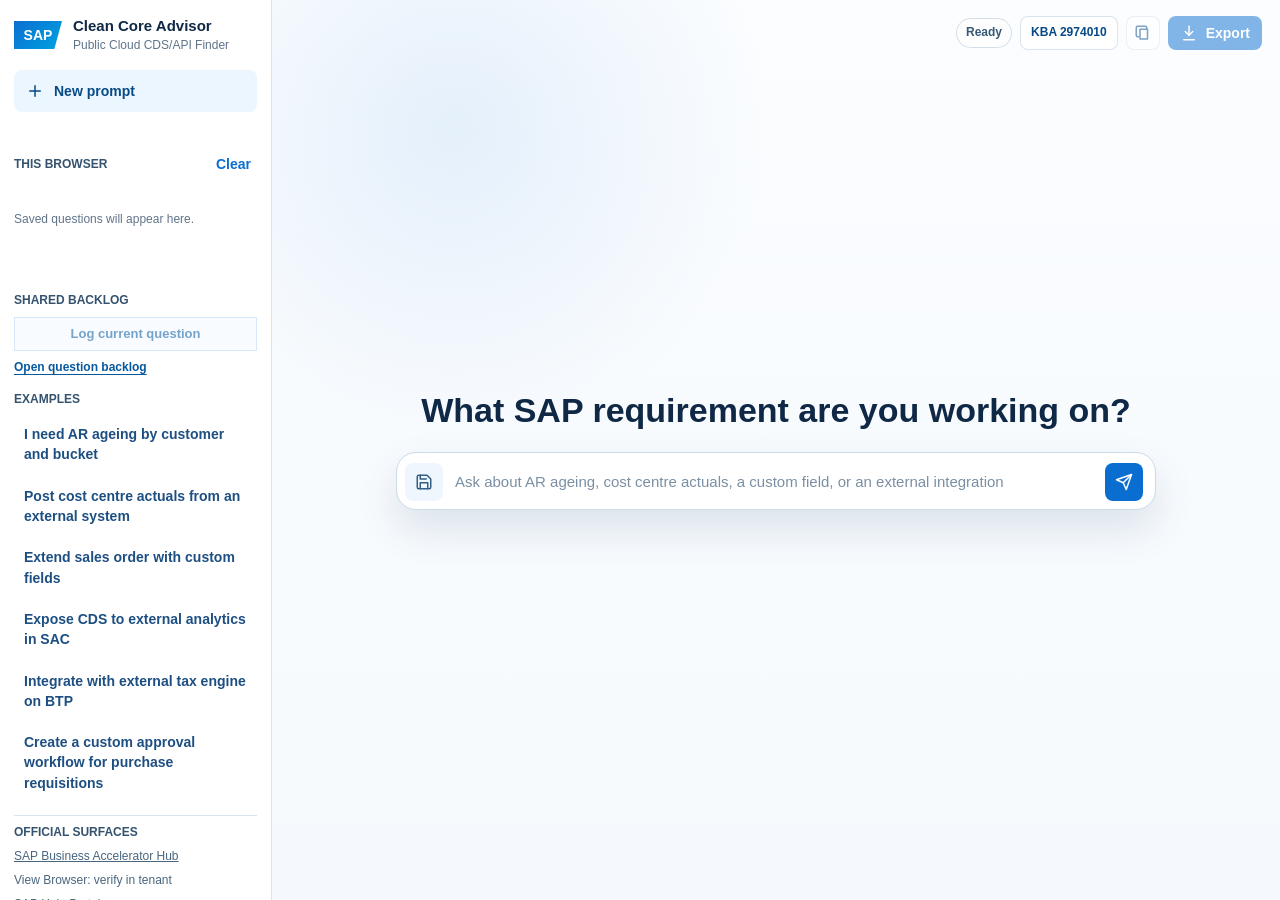
==== clean-core-advisor/index.html @ 8e2b6ea6 "Add question retention and shared backlog" ====
<!doctype html>
<html lang="en">
  <head>
    <meta charset="utf-8" />
    <meta name="viewport" content="width=device-width, initial-scale=1" />
    <title>Clean Core Advisor</title>
    <link rel="icon" href="data:," />
    <link rel="stylesheet" href="styles.css?v=20260704-question-log" />
  </head>
  <body>
    <div class="app-shell">
      <aside class="sidebar" aria-label="Saved SAP questions">
        <a class="brand" href="#" id="homeLink" aria-label="Clean Core Advisor home">
          <span class="sap-mark">SAP</span>
          <span class="brand-copy">
            <strong>Clean Core Advisor</strong>
            <small>Public Cloud CDS/API Finder</small>
          </span>
        </a>

        <button class="new-chat" id="newPrompt" type="button">
          <svg viewBox="0 0 24 24" aria-hidden="true"><path d="M12 5v14" /><path d="M5 12h14" /></svg>
          New prompt
        </button>

        <section class="sidebar-section grow">
          <div class="section-row">
            <h2>This browser</h2>
            <button class="text-button" id="clearHistory" type="button">Clear</button>
          </div>
          <div class="history-list" id="historyList"></div>
        </section>

        <section class="sidebar-section shared-section">
          <h2>Shared backlog</h2>
          <button class="shared-log-button" id="logQuestion" type="button" disabled>Log current question</button>
          <a href="https://github.com/sap-cloud-lab/sap-rasd-workbench/issues?q=is%3Aissue%20%22%5BClean%20Core%20Advisor%20Question%5D%22" target="_blank" rel="noreferrer">Open question backlog</a>
        </section>

        <section class="sidebar-section">
          <h2>Examples</h2>
          <div class="example-list" id="exampleList"></div>
        </section>

        <section class="sidebar-section source-section">
          <h2>Official surfaces</h2>
          <a href="https://api.sap.com/products/SAPS4HANACloud/apis/all" target="_blank" rel="noreferrer">SAP Business Accelerator Hub</a>
          <span>View Browser: verify in tenant</span>
          <a href="https://help.sap.com/docs/SAP_S4HANA_CLOUD" target="_blank" rel="noreferrer">SAP Help Portal</a>
        </section>
      </aside>

      <main class="main-stage is-home" id="mainStage">
        <header class="utility-bar">
          <span class="hub-status" id="hubStatus">Ready</span>
          <a class="utility-link" href="https://userapps.support.sap.com/sap/support/knowledge/en/2974010" target="_blank" rel="noreferrer">KBA 2974010</a>
          <button class="icon-button" id="copyAnswer" type="button" title="Copy answer" aria-label="Copy answer" disabled>
            <svg viewBox="0 0 24 24" aria-hidden="true"><path d="M8 7h10v13H8z" /><path d="M6 17H5a2 2 0 0 1-2-2V5a2 2 0 0 1 2-2h10a2 2 0 0 1 2 2v1" /></svg>
          </button>
          <button class="utility-primary" id="exportAnswer" type="button" disabled>
            <svg viewBox="0 0 24 24" aria-hidden="true"><path d="M12 3v12" /><path d="m7 10 5 5 5-5" /><path d="M5 21h14" /></svg>
            Export
          </button>
        </header>

        <section class="landing-view" id="landingView" aria-label="Start a clean-core prompt">
          <div class="landing-copy">
            <h1>What SAP requirement are you working on?</h1>
          </div>
        </section>

        <section class="result-view" id="resultView" aria-live="polite" hidden>
          <article class="chat-message user-message">
            <div class="avatar">AC</div>
            <div class="bubble" id="userBubble"></div>
          </article>

          <article class="answer-block">
            <div class="assistant-row">
              <div class="avatar assistant-avatar">AI</div>
              <div>
                <p class="eyebrow" id="answerModeLabel">Recommendation</p>
                <h1 id="recommendationTitle">Analysing...</h1>
                <p id="recommendationSummary"></p>
              </div>
              <div class="score-ring" id="scoreRing">
                <strong id="scoreValue">0</strong>
                <span>Clean Core</span>
              </div>
            </div>

            <div class="route-strip" id="routeGrid"></div>
          </article>

          <nav class="result-tabs" id="resultTabs" aria-label="Result sections">
            <button class="active" type="button" data-tab="decisionPanel">Decision</button>
            <button type="button" data-tab="implementationPanel">Implementation</button>
            <button type="button" data-tab="cdsPanel">CDS/API views</button>
          </nav>

          <section class="result-panel active" id="decisionPanel">
            <section class="answer-grid">
              <article class="result-card">
                <p class="eyebrow">Why this recommendation</p>
                <ul id="rationaleList"></ul>
              </article>
              <article class="result-card">
                <p class="eyebrow">Recommended next move</p>
                <ul id="stepsList"></ul>
              </article>
            </section>

            <section class="result-card">
              <div class="card-heading">
                <div>
                  <p class="eyebrow">Options compared</p>
                  <h2>Where this could be done</h2>
                </div>
              </div>
              <div class="option-grid" id="optionGrid"></div>
            </section>
          </section>

          <section class="result-panel" id="implementationPanel">
            <section class="result-card">
              <div class="card-heading">
                <div>
                  <p class="eyebrow">Implementation guide</p>
                  <h2>How to implement the recommended route</h2>
                </div>
              </div>
              <div class="implementation-flow" id="implementationFlow"></div>
            </section>

            <section class="answer-grid">
              <article class="result-card">
                <p class="eyebrow">In-app / developer path</p>
                <div class="checklist" id="developerChecklist"></div>
              </article>
              <article class="result-card">
                <p class="eyebrow">Side-by-side path</p>
                <div class="field-stack" id="btpFields"></div>
              </article>
            </section>

            <section class="result-card compact-card">
              <p class="eyebrow">Clean-core guardrails</p>
              <div class="guardrail-list" id="guardrailList"></div>
            </section>
          </section>

          <section class="result-panel" id="cdsPanel">
            <section class="result-card">
            <div class="card-heading">
              <div>
                <p class="eyebrow" id="cdsPanelEyebrow">CDS/API finder</p>
                <h2 id="cdsPanelTitle">Relevant released objects and gaps</h2>
              </div>
              <label class="inline-select">
                <span>Group</span>
                <select id="groupBy">
                  <option value="need">Need</option>
                  <option value="type">Type</option>
                  <option value="route">Route</option>
                </select>
              </label>
            </div>
            <div class="candidate-list" id="candidateList"></div>
            </section>
          </section>
        </section>

        <form class="prompt-box" id="promptForm">
          <button class="composer-tool" type="button" id="savePrompt" title="Save question" aria-label="Save question">
            <svg viewBox="0 0 24 24" aria-hidden="true"><path d="M19 21H5a2 2 0 0 1-2-2V5a2 2 0 0 1 2-2h11l5 5v11a2 2 0 0 1-2 2z" /><path d="M17 21v-8H7v8" /><path d="M7 3v5h8" /></svg>
          </button>
          <textarea id="promptInput" rows="1" maxlength="1200" placeholder="Ask about AR ageing, cost centre actuals, a custom field, or an external integration"></textarea>
          <button class="send-button" id="askButton" type="submit" title="Ask" aria-label="Ask">
            <svg viewBox="0 0 24 24" aria-hidden="true"><path d="M22 2 11 13" /><path d="m22 2-7 20-4-9-9-4z" /></svg>
          </button>
        </form>
      </main>
    </div>

    <div class="toast" id="toast" role="status" aria-live="polite"></div>

    <script src="seed-data.js?v=20260704-question-log"></script>
    <script src="app.js?v=20260704-question-log"></script>
  </body>
</html>
---- clean-core-advisor/styles.css ----
:root {
  --sap-blue: #0a6ed1;
  --sap-blue-dark: #064a86;
  --sap-cyan: #00a3e0;
  --ink: #132338;
  --muted: #60748a;
  --line: #d9e4ef;
  --soft: #f5f9fd;
  --surface: #ffffff;
  --green: #16834a;
  --amber: #b86b00;
  --red: #b42318;
  --purple: #7252d3;
  --shadow: 0 18px 46px rgba(15, 46, 82, 0.1);
  color-scheme: light;
}

* {
  box-sizing: border-box;
}

[hidden] {
  display: none !important;
}

html,
body {
  height: 100%;
}

body {
  margin: 0;
  overflow: hidden;
  background: #f7fbff;
  color: var(--ink);
  font-family: "Segoe UI", Arial, Helvetica, sans-serif;
  letter-spacing: 0;
  line-height: 1.45;
}

button,
textarea,
select {
  font: inherit;
}

button {
  cursor: pointer;
}

button:disabled {
  cursor: not-allowed;
  opacity: 0.5;
}

a {
  color: inherit;
}

svg {
  width: 18px;
  height: 18px;
  fill: none;
  stroke: currentColor;
  stroke-linecap: round;
  stroke-linejoin: round;
  stroke-width: 2;
}

.app-shell {
  display: grid;
  grid-template-columns: 272px minmax(0, 1fr);
  width: 100%;
  height: 100vh;
  min-height: 0;
}

.sidebar {
  display: flex;
  min-width: 0;
  min-height: 0;
  flex-direction: column;
  gap: 14px;
  overflow: auto;
  border-right: 1px solid var(--line);
  background: #ffffff;
  padding: 14px;
}

.brand {
  display: flex;
  align-items: center;
  gap: 11px;
  min-height: 42px;
  color: var(--ink);
  text-decoration: none;
}

.sap-mark {
  display: grid;
  place-items: center;
  width: 48px;
  height: 28px;
  background: linear-gradient(135deg, var(--sap-blue), var(--sap-cyan));
  clip-path: polygon(0 0, 100% 0, 84% 100%, 0 100%);
  color: #fff;
  font-size: 14px;
  font-weight: 900;
}

.brand-copy {
  display: grid;
  min-width: 0;
}

.brand strong {
  overflow: hidden;
  color: #0f2846;
  font-size: 15px;
  font-weight: 800;
  text-overflow: ellipsis;
  white-space: nowrap;
}

.brand small {
  overflow: hidden;
  color: var(--muted);
  font-size: 12px;
  text-overflow: ellipsis;
  white-space: nowrap;
}

.new-chat,
.history-item,
.example-list button,
.text-button,
.utility-link,
.utility-primary,
.icon-button,
.send-button,
.composer-tool {
  border: 0;
  border-radius: 8px;
  font-size: 14px;
  font-weight: 700;
}

.new-chat {
  display: flex;
  align-items: center;
  gap: 10px;
  min-height: 42px;
  padding: 0 12px;
  background: #ecf6ff;
  color: var(--sap-blue-dark);
}

.new-chat:hover,
.history-item:hover,
.history-item.active,
.example-list button:hover {
  background: #e4f2ff;
}

.sidebar-section {
  display: grid;
  gap: 8px;
}

.sidebar-section.grow {
  min-height: 152px;
}

.section-row {
  display: flex;
  align-items: center;
  justify-content: space-between;
  gap: 8px;
}

.sidebar h2 {
  margin: 0;
  color: #35536f;
  font-size: 12px;
  font-weight: 800;
  text-transform: uppercase;
}

.text-button {
  min-height: 28px;
  padding: 0 6px;
  background: transparent;
  color: var(--sap-blue);
}

.history-list,
.example-list {
  display: grid;
  gap: 5px;
}

.history-item {
  display: grid;
  grid-template-columns: minmax(0, 1fr) auto;
  align-items: center;
  gap: 8px;
  width: 100%;
  min-height: 38px;
  padding: 8px 10px;
  background: transparent;
  color: #20384f;
  text-align: left;
}

.history-item span {
  overflow: hidden;
  text-overflow: ellipsis;
  white-space: nowrap;
}

.history-item small,
.empty-history {
  color: var(--muted);
  font-size: 12px;
}

.shared-section {
  gap: 8px;
}

.shared-log-button {
  width: 100%;
  min-height: 34px;
  justify-content: center;
  border: 1px solid #b7d6f5;
  background: #f3f9ff;
  color: #07599e;
  font-size: 13px;
  font-weight: 800;
}

.shared-log-button:disabled {
  cursor: not-allowed;
  opacity: 0.55;
}

.shared-section a {
  color: #07599e;
  font-size: 12px;
  font-weight: 700;
  text-decoration: underline;
  text-underline-offset: 3px;
}

.example-list button {
  width: 100%;
  min-height: 36px;
  padding: 8px 10px;
  background: transparent;
  color: #1d4f82;
  text-align: left;
  overflow-wrap: anywhere;
  white-space: normal;
}

.source-section {
  margin-top: auto;
  padding-top: 8px;
  border-top: 1px solid var(--line);
}

.source-section a,
.source-section span {
  overflow: hidden;
  color: #49667f;
  font-size: 12px;
  line-height: 1.3;
  text-overflow: ellipsis;
  white-space: nowrap;
}

.main-stage {
  position: relative;
  display: flex;
  min-width: 0;
  min-height: 0;
  flex-direction: column;
  background:
    radial-gradient(circle at 18% 14%, rgba(10, 110, 209, 0.09), transparent 28%),
    linear-gradient(180deg, #fbfdff 0%, #f5f9fd 100%);
}

.utility-bar {
  position: absolute;
  top: 16px;
  right: 18px;
  z-index: 5;
  display: flex;
  align-items: center;
  gap: 8px;
}

.hub-status {
  min-height: 30px;
  padding: 6px 10px;
  border-radius: 999px;
  background: rgba(255, 255, 255, 0.72);
  color: #385975;
  font-size: 12px;
  font-weight: 800;
  box-shadow: inset 0 0 0 1px rgba(159, 183, 206, 0.45);
}

.utility-link,
.utility-primary,
.icon-button {
  display: inline-flex;
  align-items: center;
  justify-content: center;
  min-height: 34px;
  background: #ffffff;
  color: var(--sap-blue-dark);
  text-decoration: none;
  box-shadow: inset 0 0 0 1px var(--line);
}

.utility-link {
  padding: 0 11px;
  font-size: 12px;
}

.utility-primary {
  gap: 8px;
  padding: 0 12px;
  background: var(--sap-blue);
  color: #fff;
  box-shadow: none;
}

.icon-button {
  width: 34px;
  padding: 0;
}

.landing-view {
  display: grid;
  flex: 1;
  min-height: 0;
  place-items: center;
  padding: 88px 24px 10px;
  text-align: center;
}

.main-stage.is-home .landing-view {
  flex: 0 0 auto;
  margin-top: auto;
  padding: 0 24px 22px;
}

.landing-copy {
  width: min(760px, calc(100vw - 32px));
  transform: translateY(44px);
}

.main-stage.is-home .landing-copy {
  transform: none;
}

.landing-copy h1 {
  margin: 0;
  color: #0f2846;
  font-size: clamp(25px, 3vw, 34px);
  font-weight: 650;
  line-height: 1.2;
}

.result-view {
  flex: 1;
  min-height: 0;
  overflow: auto;
  padding: 82px 28px 22px;
}

.result-view > * {
  width: min(1120px, 100%);
  margin-right: auto;
  margin-left: auto;
}

.chat-message {
  display: grid;
  grid-template-columns: 36px minmax(0, 1fr);
  gap: 12px;
  margin-bottom: 14px;
}

.avatar {
  display: grid;
  place-items: center;
  width: 36px;
  height: 36px;
  border-radius: 50%;
  background: var(--sap-blue);
  color: #fff;
  font-size: 12px;
  font-weight: 900;
}

.assistant-avatar {
  background: linear-gradient(135deg, var(--sap-blue), var(--purple));
}

.bubble {
  min-height: 42px;
  padding: 10px 14px;
  border: 1px solid #cdddec;
  border-radius: 12px;
  background: #fff;
  color: #243c55;
  overflow-wrap: anywhere;
}

.answer-block,
.result-card {
  border: 1px solid var(--line);
  border-radius: 12px;
  background: rgba(255, 255, 255, 0.92);
  box-shadow: var(--shadow);
}

.answer-block {
  display: grid;
  gap: 18px;
  margin-bottom: 14px;
  padding: 22px;
}

.assistant-row {
  display: grid;
  grid-template-columns: 36px minmax(0, 1fr) auto;
  gap: 14px;
  align-items: start;
}

.eyebrow {
  margin: 0 0 6px;
  color: #4b647a;
  font-size: 12px;
  font-weight: 850;
  text-transform: uppercase;
}

.answer-block h1,
.result-card h2 {
  margin: 0;
  color: #112a47;
}

.answer-block h1 {
  font-size: clamp(25px, 2.4vw, 34px);
  line-height: 1.14;
}

.answer-block p:not(.eyebrow) {
  margin: 8px 0 0;
  color: #49667f;
  font-size: 15px;
}

.score-ring {
  display: grid;
  place-items: center;
  width: 82px;
  height: 82px;
  border: 8px solid var(--green);
  border-radius: 50%;
  background: #fff;
}

.score-ring[data-status="medium"] {
  border-color: var(--amber);
}

.score-ring[data-status="risky"] {
  border-color: var(--red);
}

.score-ring strong {
  color: #123a22;
  font-size: 25px;
  line-height: 1;
}

.score-ring span {
  color: var(--muted);
  font-size: 10px;
}

.route-strip {
  display: grid;
  grid-template-columns: repeat(5, minmax(0, 1fr));
  gap: 8px;
}

.route-chip {
  display: grid;
  grid-template-columns: minmax(0, 1fr) auto;
  align-items: center;
  gap: 8px;
  min-height: 42px;
  padding: 9px 10px;
  border: 1px solid var(--line);
  border-radius: 8px;
  background: #f9fcff;
  color: #243c55;
  font-size: 12px;
}

.route-chip span {
  overflow: hidden;
  text-overflow: ellipsis;
  white-space: nowrap;
}

.route-chip strong {
  color: #0e2845;
}

.route-chip.active {
  border-color: #9cc9f1;
  background: #eaf5ff;
  box-shadow: inset 0 0 0 1px rgba(10, 110, 209, 0.18);
}

.route-chip.good.active {
  border-color: #93d8ad;
  background: #eaf8f0;
}

.route-chip.warn.active {
  border-color: #f0c37d;
  background: #fff5df;
}

.route-chip.btp.active {
  border-color: #cbb8f4;
  background: #f4efff;
}

.route-chip.bad.active {
  border-color: #efb4aa;
  background: #fff0ee;
}

.result-tabs {
  display: flex;
  gap: 8px;
  margin-bottom: 14px;
  padding: 4px;
  border: 1px solid var(--line);
  border-radius: 12px;
  background: rgba(255, 255, 255, 0.76);
  box-shadow: 0 10px 26px rgba(15, 46, 82, 0.07);
}

.result-tabs button {
  min-height: 36px;
  border: 0;
  border-radius: 9px;
  background: transparent;
  color: #45627c;
  font-size: 13px;
  font-weight: 800;
  padding: 0 14px;
}

.result-tabs button.active {
  background: #eaf5ff;
  color: var(--sap-blue-dark);
}

.result-panel {
  display: none;
}

.result-panel.active {
  display: block;
}

.answer-grid {
  display: grid;
  grid-template-columns: repeat(2, minmax(0, 1fr));
  gap: 14px;
  margin-bottom: 14px;
}

.result-card {
  margin-bottom: 14px;
  padding: 20px;
}

.result-card h2 {
  font-size: 22px;
}

ul {
  margin: 0;
  padding-left: 20px;
}

li {
  color: #243c55;
  overflow-wrap: anywhere;
}

li + li {
  margin-top: 8px;
}

.card-heading {
  display: flex;
  align-items: flex-start;
  justify-content: space-between;
  gap: 18px;
  margin-bottom: 16px;
}

.inline-select {
  display: flex;
  align-items: center;
  gap: 8px;
  color: var(--muted);
  font-size: 12px;
  font-weight: 850;
}

.inline-select select {
  width: 120px;
  min-height: 34px;
  border: 1px solid #c7d8e8;
  border-radius: 8px;
  background: #fff;
  color: var(--ink);
  padding: 0 8px;
}

.option-grid {
  display: grid;
  grid-template-columns: repeat(3, minmax(0, 1fr));
  gap: 12px;
}

.option-card {
  display: grid;
  gap: 12px;
  padding: 14px;
  border: 1px solid #e0eaf4;
  border-radius: 12px;
  background: #fbfdff;
}

.option-card.recommended,
.flow-card.recommended {
  border-color: #9cc9f1;
  background: #f1f8ff;
  box-shadow: inset 0 0 0 1px rgba(10, 110, 209, 0.12);
}

.option-title {
  display: flex;
  align-items: flex-start;
  justify-content: space-between;
  gap: 10px;
}

.option-title h3,
.flow-card h3 {
  margin: 0;
  color: #14304f;
  font-size: 16px;
}

.option-title span {
  flex: 0 0 auto;
  padding: 4px 8px;
  border-radius: 999px;
  background: #eaf5ff;
  color: var(--sap-blue-dark);
  font-size: 11px;
  font-weight: 850;
}

.option-card p,
.flow-card p {
  margin: 0;
  color: #48657d;
  font-size: 13px;
}

.option-card dl {
  display: grid;
  gap: 10px;
  margin: 0;
}

.option-card dt {
  margin-bottom: 2px;
  color: #35536f;
  font-size: 11px;
  font-weight: 850;
  text-transform: uppercase;
}

.option-card dd {
  margin: 0;
  color: #263e58;
  font-size: 13px;
  overflow-wrap: anywhere;
}

.implementation-flow {
  display: grid;
  gap: 12px;
}

.flow-card {
  display: grid;
  grid-template-columns: minmax(210px, 0.6fr) minmax(0, 1fr);
  gap: 18px;
  padding: 14px;
  border: 1px solid #e0eaf4;
  border-radius: 12px;
  background: #fbfdff;
}

.flow-card ol {
  margin: 0;
  padding-left: 20px;
}

.candidate-list {
  display: grid;
  gap: 10px;
}

.candidate-group {
  display: grid;
  gap: 8px;
}

.candidate-group h3 {
  margin: 6px 0 0;
  color: #35536f;
  font-size: 12px;
  font-weight: 850;
  text-transform: uppercase;
}

.candidate-row {
  display: grid;
  grid-template-columns: minmax(180px, 1.3fr) minmax(220px, 1.8fr) 112px 104px 112px;
  gap: 12px;
  align-items: start;
  padding: 12px;
  border: 1px solid #e1ebf5;
  border-radius: 10px;
  background: #fbfdff;
}

.candidate-object {
  display: grid;
  gap: 4px;
  min-width: 0;
}

.candidate-object strong {
  color: #15304f;
  font-size: 13px;
  overflow-wrap: anywhere;
}

.candidate-object span,
.candidate-desc {
  color: #526c84;
  font-size: 12px;
  overflow-wrap: anywhere;
}

.type-pill,
.status {
  display: inline-flex;
  justify-content: center;
  width: fit-content;
  max-width: 100%;
  min-height: 24px;
  padding: 3px 8px;
  border-radius: 7px;
  font-size: 12px;
  font-weight: 850;
  white-space: normal;
}

.type-pill {
  background: #eaf5ff;
  color: var(--sap-blue);
}

.status.available {
  background: #eaf8f0;
  color: var(--green);
}

.status.verify {
  background: #fff4df;
  color: var(--amber);
}

.status.gap {
  background: #fff0ee;
  color: var(--red);
}

.confidence {
  display: grid;
  gap: 4px;
  color: #3e5870;
  font-size: 12px;
}

.confidence i {
  display: flex;
  gap: 3px;
}

.confidence b {
  width: 7px;
  height: 7px;
  border-radius: 50%;
  background: #ccd8e4;
}

.confidence.high b.on {
  background: var(--green);
}

.confidence.medium b.on {
  background: #e59600;
}

.confidence.low b.on {
  background: var(--red);
}

.empty-cell {
  padding: 18px;
  border: 1px dashed #cbdbea;
  border-radius: 10px;
  color: var(--muted);
  text-align: center;
}

.checklist,
.field-stack,
.guardrail-list {
  display: grid;
  gap: 10px;
}

.check-item,
.field-card,
.guardrail {
  padding: 12px;
  border: 1px solid #e0eaf4;
  border-radius: 10px;
  background: #fbfdff;
}

.check-item h3,
.field-card span {
  margin: 0 0 4px;
  color: #35536f;
  font-size: 12px;
  font-weight: 850;
  text-transform: uppercase;
}

.check-item p,
.field-card strong,
.guardrail {
  margin: 0;
  color: #263e58;
  font-size: 13px;
  font-weight: 500;
  overflow-wrap: anywhere;
}

.check-item a {
  display: inline-block;
  margin-top: 7px;
  color: var(--sap-blue);
  font-size: 12px;
  font-weight: 800;
  text-decoration: none;
}

.compact-card {
  margin-bottom: 0;
}

.prompt-box {
  display: grid;
  grid-template-columns: 38px minmax(0, 1fr) 42px;
  align-items: end;
  gap: 8px;
  width: min(760px, calc(100% - 48px));
  min-height: 58px;
  margin: 0 auto 42px;
  padding: 8px;
  border: 1px solid #cbdbea;
  border-radius: 20px;
  background: #ffffff;
  box-shadow: 0 18px 42px rgba(10, 50, 92, 0.12);
}

.main-stage.is-home .prompt-box {
  margin-bottom: auto;
}

.main-stage.has-result .prompt-box {
  flex: 0 0 auto;
  margin-bottom: 18px;
}

.prompt-box textarea {
  max-height: 170px;
  min-height: 40px;
  border: 0;
  outline: 0;
  resize: none;
  background: transparent;
  color: var(--ink);
  padding: 10px 4px 8px;
  font-size: 15px;
  line-height: 1.4;
}

.prompt-box textarea::placeholder {
  color: #7a8fa3;
}

.composer-tool,
.send-button {
  display: grid;
  place-items: center;
  width: 38px;
  height: 38px;
  padding: 0;
}

.composer-tool {
  background: #eff6fd;
  color: #325e87;
}

.send-button {
  background: var(--sap-blue);
  color: #fff;
}

.toast {
  position: fixed;
  right: 20px;
  bottom: 20px;
  z-index: 20;
  max-width: 320px;
  padding: 12px 14px;
  border-radius: 10px;
  background: #112a47;
  color: #fff;
  box-shadow: 0 18px 34px rgba(0, 0, 0, 0.18);
  opacity: 0;
  pointer-events: none;
  transform: translateY(12px);
  transition: opacity 0.16s ease, transform 0.16s ease;
}

.toast.show {
  opacity: 1;
  transform: translateY(0);
}

textarea:focus,
select:focus,
button:focus-visible,
a:focus-visible {
  outline: 3px solid rgba(10, 110, 209, 0.25);
  outline-offset: 2px;
}

@media (max-width: 1120px) {
  .candidate-row {
    grid-template-columns: minmax(0, 1fr) minmax(0, 1.3fr);
  }

  .candidate-row > * {
    min-width: 0;
  }

  .route-strip {
    grid-template-columns: repeat(3, minmax(0, 1fr));
  }

  .option-grid,
  .flow-card {
    grid-template-columns: 1fr;
  }
}

@media (max-width: 820px) {
  body {
    overflow: auto;
    overflow-x: hidden;
  }

  .app-shell {
    grid-template-columns: 1fr;
    max-width: 100vw;
    height: auto;
    min-height: 100vh;
    overflow-x: hidden;
  }

  .sidebar {
    width: 100%;
    max-width: 100vw;
    height: auto;
    max-height: none;
    border-right: 0;
    border-bottom: 1px solid var(--line);
  }

  .sidebar * {
    min-width: 0;
  }

  .sidebar-section {
    display: none;
  }

  .main-stage {
    min-height: calc(100vh - 150px);
  }

  .utility-bar {
    display: none;
  }

  .landing-view {
    padding-top: 48px;
  }

  .landing-copy {
    width: min(100%, calc(100vw - 28px));
    transform: none;
  }

  .landing-copy h1 {
    max-width: 340px;
    margin-right: auto;
    margin-left: auto;
    font-size: 25px;
    overflow-wrap: anywhere;
    white-space: normal;
  }

  .result-view {
    padding: 18px 14px;
  }

  .assistant-row,
  .chat-message {
    grid-template-columns: 32px minmax(0, 1fr);
  }

  .score-ring {
    grid-column: 2;
    width: 74px;
    height: 74px;
  }

  .answer-grid,
  .route-strip {
    grid-template-columns: 1fr;
  }

  .result-tabs {
    overflow-x: auto;
  }

  .card-heading {
    display: grid;
  }

  .candidate-row {
    grid-template-columns: 1fr;
  }

  .prompt-box {
    width: calc(100% - 24px);
    margin-bottom: 18px;
    border-radius: 16px;
  }

  .prompt-box textarea {
    min-width: 0;
    overflow-wrap: anywhere;
  }
}
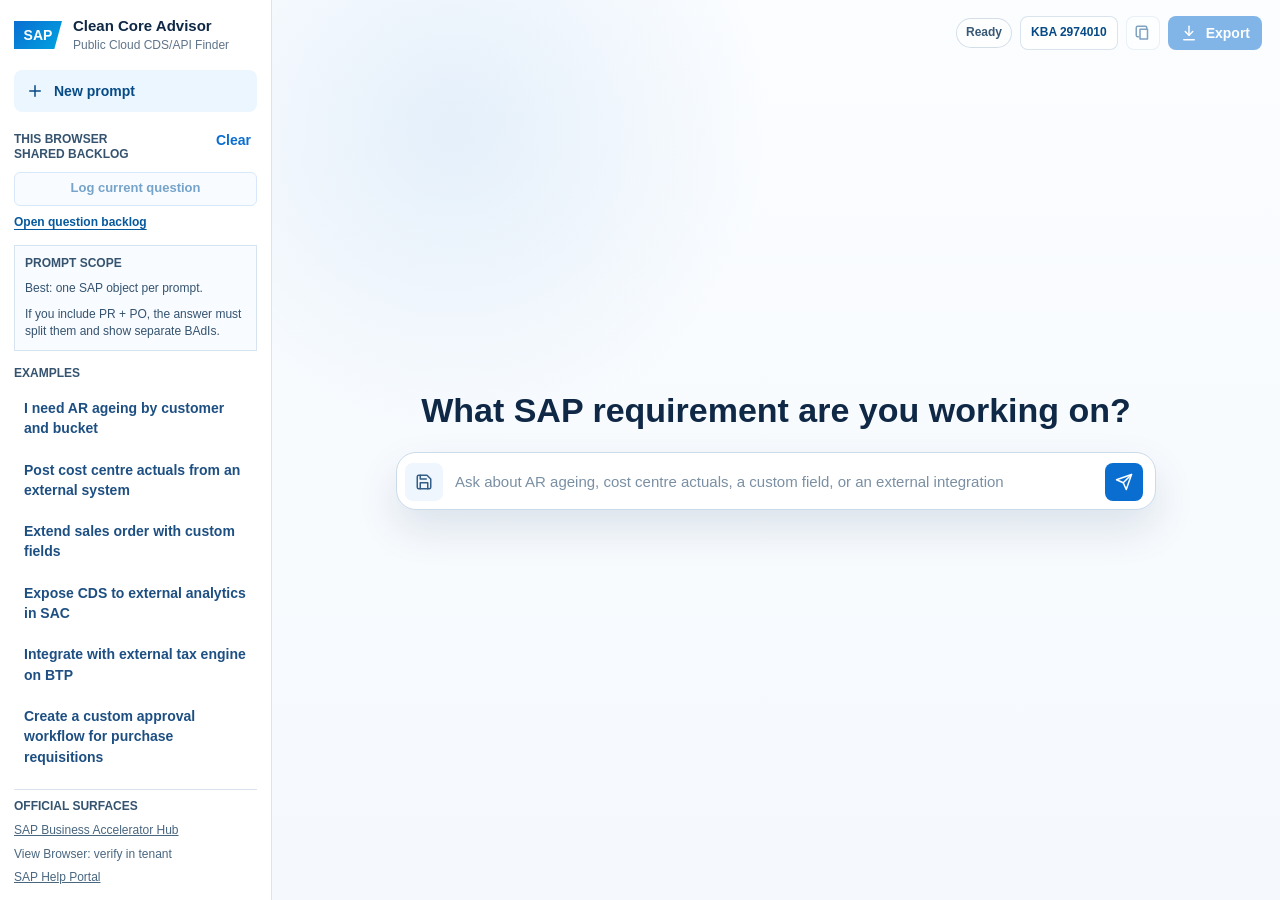
==== commit e06f7c4d: "Handle mixed PR and PO budget checks" ====
--- a/clean-core-advisor/index.html
+++ b/clean-core-advisor/index.html
@@ -5,7 +5,7 @@
     <meta name="viewport" content="width=device-width, initial-scale=1" />
     <title>Clean Core Advisor</title>
     <link rel="icon" href="data:," />
-    <link rel="stylesheet" href="styles.css?v=20260704-question-log" />
+    <link rel="stylesheet" href="styles.css?v=20260704-mixed-pr-po" />
   </head>
   <body>
     <div class="app-shell">
@@ -35,6 +35,12 @@
           <h2>Shared backlog</h2>
           <button class="shared-log-button" id="logQuestion" type="button" disabled>Log current question</button>
           <a href="https://github.com/sap-cloud-lab/sap-rasd-workbench/issues?q=is%3Aissue%20%22%5BClean%20Core%20Advisor%20Question%5D%22" target="_blank" rel="noreferrer">Open question backlog</a>
+        </section>
+
+        <section class="sidebar-section prompt-guide">
+          <h2>Prompt scope</h2>
+          <p>Best: one SAP object per prompt.</p>
+          <p>If you include PR + PO, the answer must split them and show separate BAdIs.</p>
         </section>
 
         <section class="sidebar-section">
@@ -184,7 +190,7 @@
 
     <div class="toast" id="toast" role="status" aria-live="polite"></div>
 
-    <script src="seed-data.js?v=20260704-question-log"></script>
-    <script src="app.js?v=20260704-question-log"></script>
+    <script src="seed-data.js?v=20260704-mixed-pr-po"></script>
+    <script src="app.js?v=20260704-mixed-pr-po"></script>
   </body>
 </html>
--- a/clean-core-advisor/styles.css
+++ b/clean-core-advisor/styles.css
@@ -168,7 +168,7 @@
 }
 
 .sidebar-section.grow {
-  min-height: 152px;
+  min-height: 0;
 }
 
 .section-row {
@@ -197,6 +197,12 @@
 .example-list {
   display: grid;
   gap: 5px;
+}
+
+.history-list {
+  max-height: 192px;
+  overflow: auto;
+  padding-right: 2px;
 }
 
 .history-item {
@@ -229,10 +235,13 @@
 }
 
 .shared-log-button {
+  display: flex;
+  align-items: center;
   width: 100%;
   min-height: 34px;
   justify-content: center;
   border: 1px solid #b7d6f5;
+  border-radius: 6px;
   background: #f3f9ff;
   color: #07599e;
   font-size: 13px;
@@ -250,6 +259,19 @@
   font-weight: 700;
   text-decoration: underline;
   text-underline-offset: 3px;
+}
+
+.prompt-guide {
+  padding: 9px 10px;
+  border: 1px solid #d6e4f2;
+  background: #f8fbff;
+}
+
+.prompt-guide p {
+  margin: 0;
+  color: #35536f;
+  font-size: 12px;
+  line-height: 1.45;
 }
 
 .example-list button {
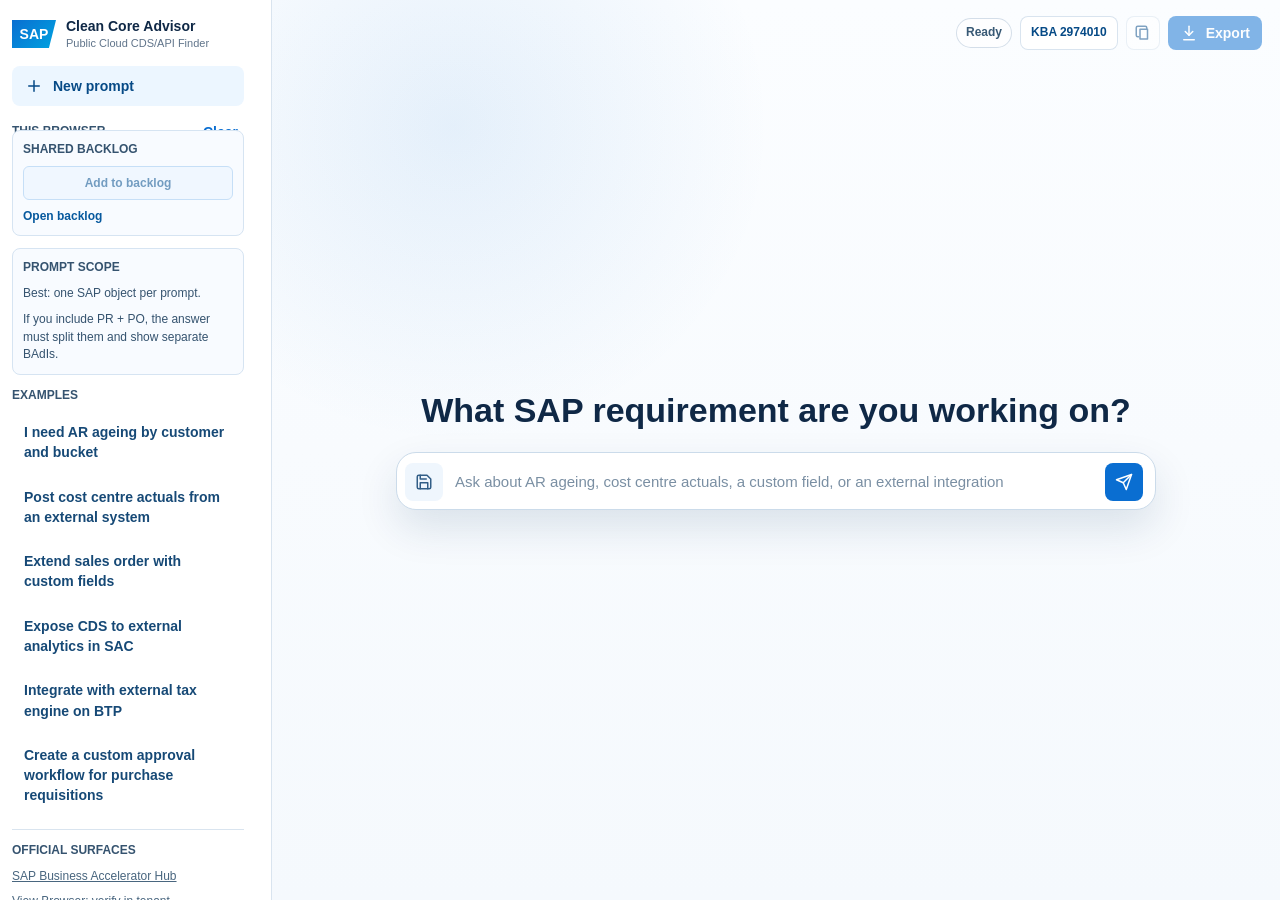
==== commit eca42ece: "Polish clean core advisor sidebar" ====
--- a/clean-core-advisor/index.html
+++ b/clean-core-advisor/index.html
@@ -5,7 +5,7 @@
     <meta name="viewport" content="width=device-width, initial-scale=1" />
     <title>Clean Core Advisor</title>
     <link rel="icon" href="data:," />
-    <link rel="stylesheet" href="styles.css?v=20260704-mixed-pr-po" />
+    <link rel="stylesheet" href="styles.css?v=20260704-sidebar-polish" />
   </head>
   <body>
     <div class="app-shell">
@@ -33,8 +33,8 @@
 
         <section class="sidebar-section shared-section">
           <h2>Shared backlog</h2>
-          <button class="shared-log-button" id="logQuestion" type="button" disabled>Log current question</button>
-          <a href="https://github.com/sap-cloud-lab/sap-rasd-workbench/issues?q=is%3Aissue%20%22%5BClean%20Core%20Advisor%20Question%5D%22" target="_blank" rel="noreferrer">Open question backlog</a>
+          <button class="shared-log-button" id="logQuestion" type="button" disabled>Add to backlog</button>
+          <a href="https://github.com/sap-cloud-lab/sap-rasd-workbench/issues?q=is%3Aissue%20%22%5BClean%20Core%20Advisor%20Question%5D%22" target="_blank" rel="noreferrer">Open backlog</a>
         </section>
 
         <section class="sidebar-section prompt-guide">
@@ -190,7 +190,7 @@
 
     <div class="toast" id="toast" role="status" aria-live="polite"></div>
 
-    <script src="seed-data.js?v=20260704-mixed-pr-po"></script>
-    <script src="app.js?v=20260704-mixed-pr-po"></script>
+    <script src="seed-data.js?v=20260704-sidebar-polish"></script>
+    <script src="app.js?v=20260704-sidebar-polish"></script>
   </body>
 </html>
--- a/clean-core-advisor/styles.css
+++ b/clean-core-advisor/styles.css
@@ -80,18 +80,19 @@
   min-width: 0;
   min-height: 0;
   flex-direction: column;
-  gap: 14px;
+  gap: 12px;
   overflow: auto;
   border-right: 1px solid var(--line);
   background: #ffffff;
-  padding: 14px;
+  padding: 14px 12px;
+  scrollbar-gutter: stable;
 }
 
 .brand {
   display: flex;
   align-items: center;
-  gap: 11px;
-  min-height: 42px;
+  gap: 10px;
+  min-height: 40px;
   color: var(--ink);
   text-decoration: none;
 }
@@ -99,7 +100,7 @@
 .sap-mark {
   display: grid;
   place-items: center;
-  width: 48px;
+  width: 44px;
   height: 28px;
   background: linear-gradient(135deg, var(--sap-blue), var(--sap-cyan));
   clip-path: polygon(0 0, 100% 0, 84% 100%, 0 100%);
@@ -116,7 +117,7 @@
 .brand strong {
   overflow: hidden;
   color: #0f2846;
-  font-size: 15px;
+  font-size: 14px;
   font-weight: 800;
   text-overflow: ellipsis;
   white-space: nowrap;
@@ -125,7 +126,7 @@
 .brand small {
   overflow: hidden;
   color: var(--muted);
-  font-size: 12px;
+  font-size: 11px;
   text-overflow: ellipsis;
   white-space: nowrap;
 }
@@ -149,8 +150,9 @@
   display: flex;
   align-items: center;
   gap: 10px;
-  min-height: 42px;
-  padding: 0 12px;
+  width: 100%;
+  min-height: 40px;
+  padding: 0 13px;
   background: #ecf6ff;
   color: var(--sap-blue-dark);
 }
@@ -164,7 +166,7 @@
 
 .sidebar-section {
   display: grid;
-  gap: 8px;
+  gap: 9px;
 }
 
 .sidebar-section.grow {
@@ -183,6 +185,7 @@
   color: #35536f;
   font-size: 12px;
   font-weight: 800;
+  letter-spacing: 0;
   text-transform: uppercase;
 }
 
@@ -196,7 +199,7 @@
 .history-list,
 .example-list {
   display: grid;
-  gap: 5px;
+  gap: 6px;
 }
 
 .history-list {
@@ -211,8 +214,8 @@
   align-items: center;
   gap: 8px;
   width: 100%;
-  min-height: 38px;
-  padding: 8px 10px;
+  min-height: 42px;
+  padding: 8px 11px;
   background: transparent;
   color: #20384f;
   text-align: left;
@@ -232,6 +235,10 @@
 
 .shared-section {
   gap: 8px;
+  padding: 10px;
+  border: 1px solid #d6e4f2;
+  border-radius: 8px;
+  background: #f8fbff;
 }
 
 .shared-log-button {
@@ -240,12 +247,15 @@
   width: 100%;
   min-height: 34px;
   justify-content: center;
-  border: 1px solid #b7d6f5;
+  border: 1px solid #9fc9f2;
   border-radius: 6px;
-  background: #f3f9ff;
-  color: #07599e;
-  font-size: 13px;
+  background: #eaf5ff;
+  color: #064f8f;
+  font-size: 12px;
   font-weight: 800;
+  overflow: hidden;
+  text-overflow: ellipsis;
+  white-space: nowrap;
 }
 
 .shared-log-button:disabled {
@@ -257,13 +267,14 @@
   color: #07599e;
   font-size: 12px;
   font-weight: 700;
-  text-decoration: underline;
-  text-underline-offset: 3px;
+  line-height: 1.35;
+  text-decoration: none;
 }
 
 .prompt-guide {
-  padding: 9px 10px;
+  padding: 10px;
   border: 1px solid #d6e4f2;
+  border-radius: 8px;
   background: #f8fbff;
 }
 
@@ -272,22 +283,24 @@
   color: #35536f;
   font-size: 12px;
   line-height: 1.45;
+  overflow-wrap: anywhere;
 }
 
 .example-list button {
   width: 100%;
-  min-height: 36px;
-  padding: 8px 10px;
-  background: transparent;
-  color: #1d4f82;
+  min-height: 38px;
+  padding: 8px 11px;
+  border: 1px solid transparent;
+  background: #ffffff;
+  color: #164976;
   text-align: left;
   overflow-wrap: anywhere;
   white-space: normal;
 }
 
 .source-section {
-  margin-top: auto;
-  padding-top: 8px;
+  margin-top: 2px;
+  padding-top: 12px;
   border-top: 1px solid var(--line);
 }
 
@@ -296,7 +309,7 @@
   overflow: hidden;
   color: #49667f;
   font-size: 12px;
-  line-height: 1.3;
+  line-height: 1.35;
   text-overflow: ellipsis;
   white-space: nowrap;
 }
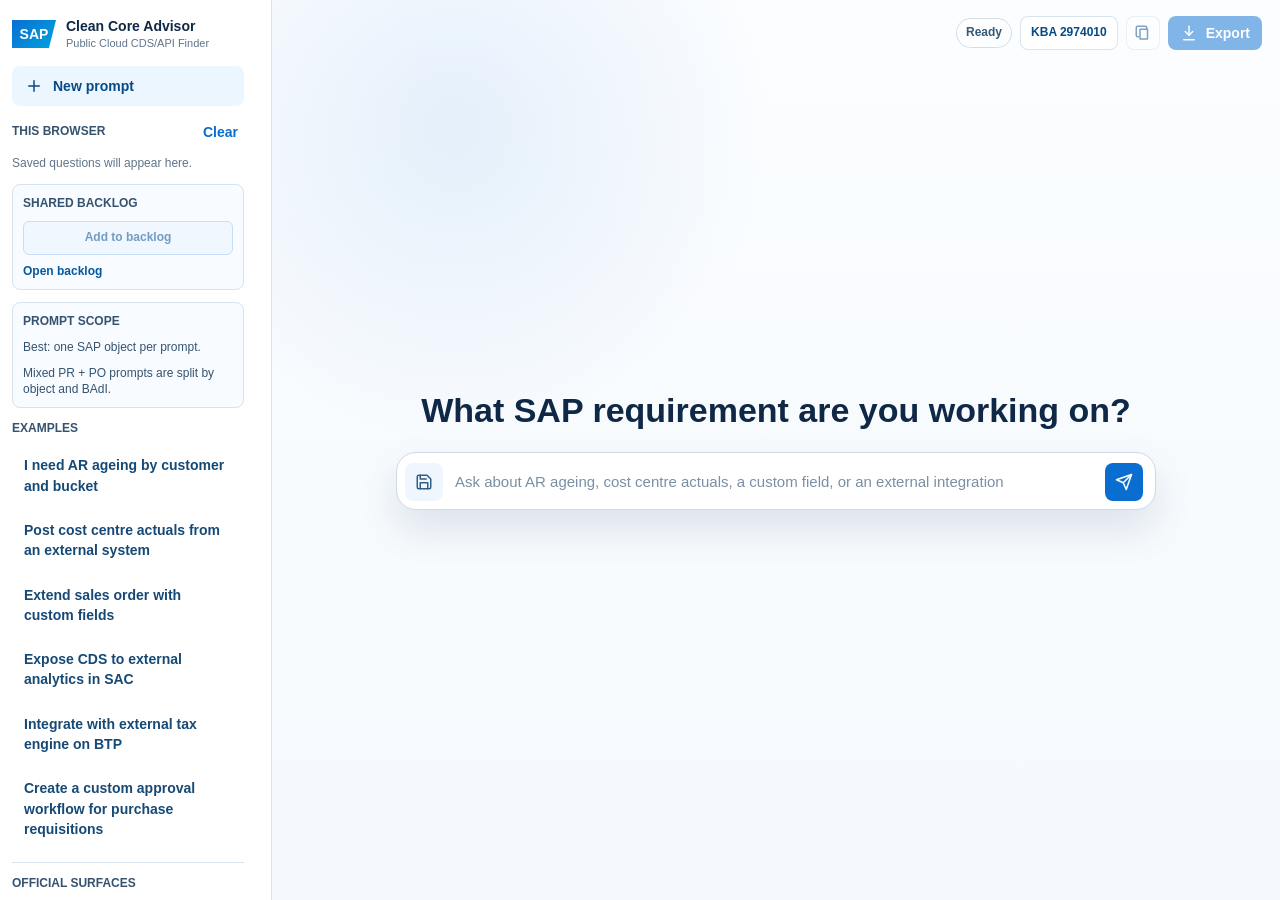
==== commit 3ba74928: "Fix clean core advisor sidebar fit" ====
--- a/clean-core-advisor/index.html
+++ b/clean-core-advisor/index.html
@@ -5,7 +5,7 @@
     <meta name="viewport" content="width=device-width, initial-scale=1" />
     <title>Clean Core Advisor</title>
     <link rel="icon" href="data:," />
-    <link rel="stylesheet" href="styles.css?v=20260704-sidebar-polish" />
+    <link rel="stylesheet" href="styles.css?v=20260704-sidebar-fit" />
   </head>
   <body>
     <div class="app-shell">
@@ -40,7 +40,7 @@
         <section class="sidebar-section prompt-guide">
           <h2>Prompt scope</h2>
           <p>Best: one SAP object per prompt.</p>
-          <p>If you include PR + PO, the answer must split them and show separate BAdIs.</p>
+          <p>Mixed PR + PO prompts are split by object and BAdI.</p>
         </section>
 
         <section class="sidebar-section">
@@ -190,7 +190,7 @@
 
     <div class="toast" id="toast" role="status" aria-live="polite"></div>
 
-    <script src="seed-data.js?v=20260704-sidebar-polish"></script>
-    <script src="app.js?v=20260704-sidebar-polish"></script>
+    <script src="seed-data.js?v=20260704-sidebar-fit"></script>
+    <script src="app.js?v=20260704-sidebar-fit"></script>
   </body>
 </html>
--- a/clean-core-advisor/styles.css
+++ b/clean-core-advisor/styles.css
@@ -166,11 +166,12 @@
 
 .sidebar-section {
   display: grid;
+  flex: 0 0 auto;
   gap: 9px;
 }
 
 .sidebar-section.grow {
-  min-height: 0;
+  flex: 0 0 auto;
 }
 
 .section-row {
@@ -282,7 +283,7 @@
   margin: 0;
   color: #35536f;
   font-size: 12px;
-  line-height: 1.45;
+  line-height: 1.35;
   overflow-wrap: anywhere;
 }
 
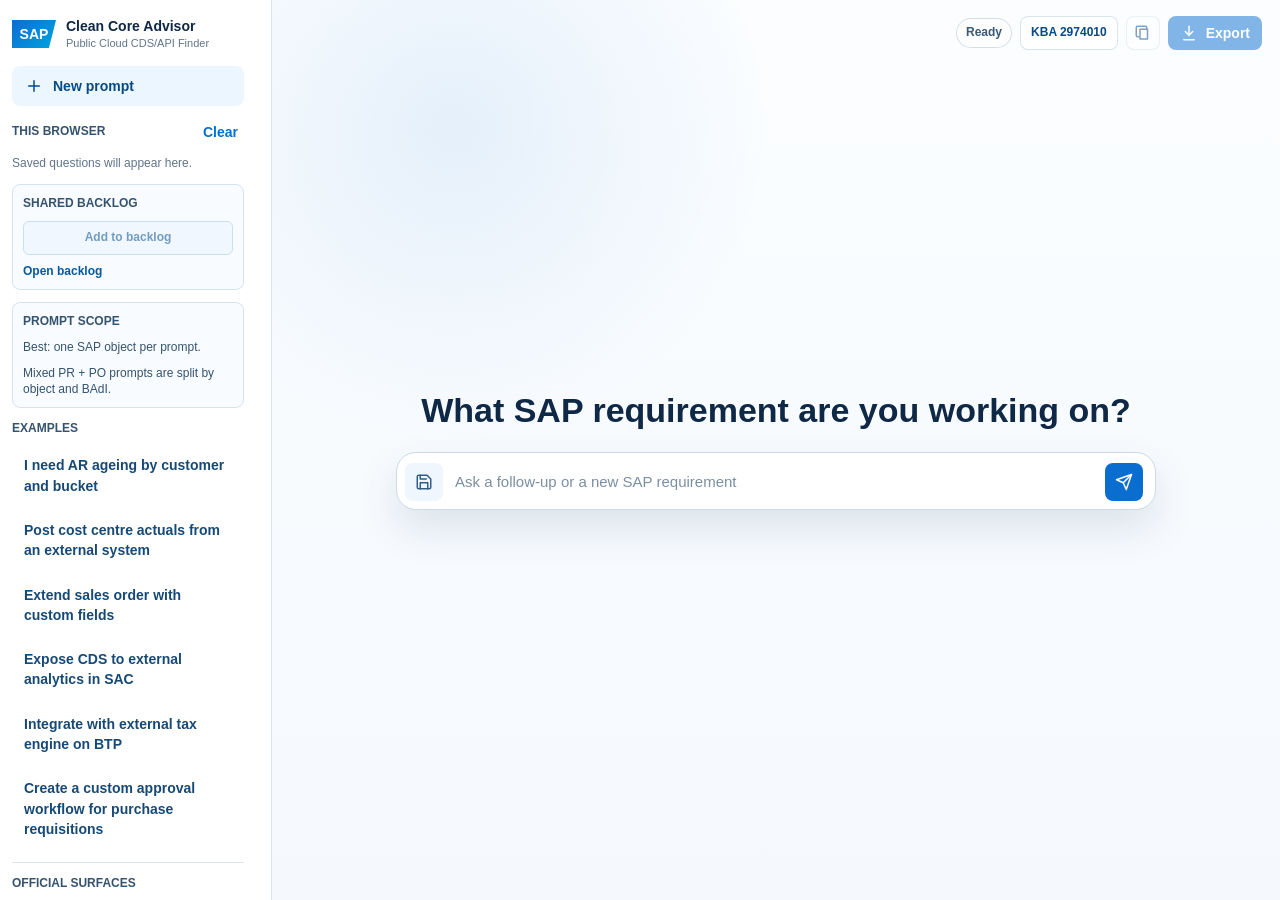
==== commit a8484248: "Clear composer after submitting requirement" ====
--- a/clean-core-advisor/index.html
+++ b/clean-core-advisor/index.html
@@ -5,7 +5,7 @@
     <meta name="viewport" content="width=device-width, initial-scale=1" />
     <title>Clean Core Advisor</title>
     <link rel="icon" href="data:," />
-    <link rel="stylesheet" href="styles.css?v=20260704-sidebar-fit" />
+    <link rel="stylesheet" href="styles.css?v=20260704-score-ring" />
   </head>
   <body>
     <div class="app-shell">
@@ -91,7 +91,6 @@
               </div>
               <div class="score-ring" id="scoreRing">
                 <strong id="scoreValue">0</strong>
-                <span>Clean Core</span>
               </div>
             </div>
 
@@ -180,7 +179,7 @@
           <button class="composer-tool" type="button" id="savePrompt" title="Save question" aria-label="Save question">
             <svg viewBox="0 0 24 24" aria-hidden="true"><path d="M19 21H5a2 2 0 0 1-2-2V5a2 2 0 0 1 2-2h11l5 5v11a2 2 0 0 1-2 2z" /><path d="M17 21v-8H7v8" /><path d="M7 3v5h8" /></svg>
           </button>
-          <textarea id="promptInput" rows="1" maxlength="1200" placeholder="Ask about AR ageing, cost centre actuals, a custom field, or an external integration"></textarea>
+          <textarea id="promptInput" rows="1" maxlength="1200" placeholder="Ask a follow-up or a new SAP requirement"></textarea>
           <button class="send-button" id="askButton" type="submit" title="Ask" aria-label="Ask">
             <svg viewBox="0 0 24 24" aria-hidden="true"><path d="M22 2 11 13" /><path d="m22 2-7 20-4-9-9-4z" /></svg>
           </button>
@@ -191,6 +190,6 @@
     <div class="toast" id="toast" role="status" aria-live="polite"></div>
 
     <script src="seed-data.js?v=20260704-sidebar-fit"></script>
-    <script src="app.js?v=20260704-sidebar-fit"></script>
+    <script src="app.js?v=20260704-composer-clear"></script>
   </body>
 </html>
--- a/clean-core-advisor/styles.css
+++ b/clean-core-advisor/styles.css
@@ -506,9 +506,9 @@
 .score-ring {
   display: grid;
   place-items: center;
-  width: 82px;
-  height: 82px;
-  border: 8px solid var(--green);
+  width: 58px;
+  height: 58px;
+  border: 6px solid var(--green);
   border-radius: 50%;
   background: #fff;
 }
@@ -523,13 +523,8 @@
 
 .score-ring strong {
   color: #123a22;
-  font-size: 25px;
+  font-size: 22px;
   line-height: 1;
-}
-
-.score-ring span {
-  color: var(--muted);
-  font-size: 10px;
 }
 
 .route-strip {
@@ -1120,8 +1115,9 @@
 
   .score-ring {
     grid-column: 2;
-    width: 74px;
-    height: 74px;
+    width: 52px;
+    height: 52px;
+    border-width: 5px;
   }
 
   .answer-grid,
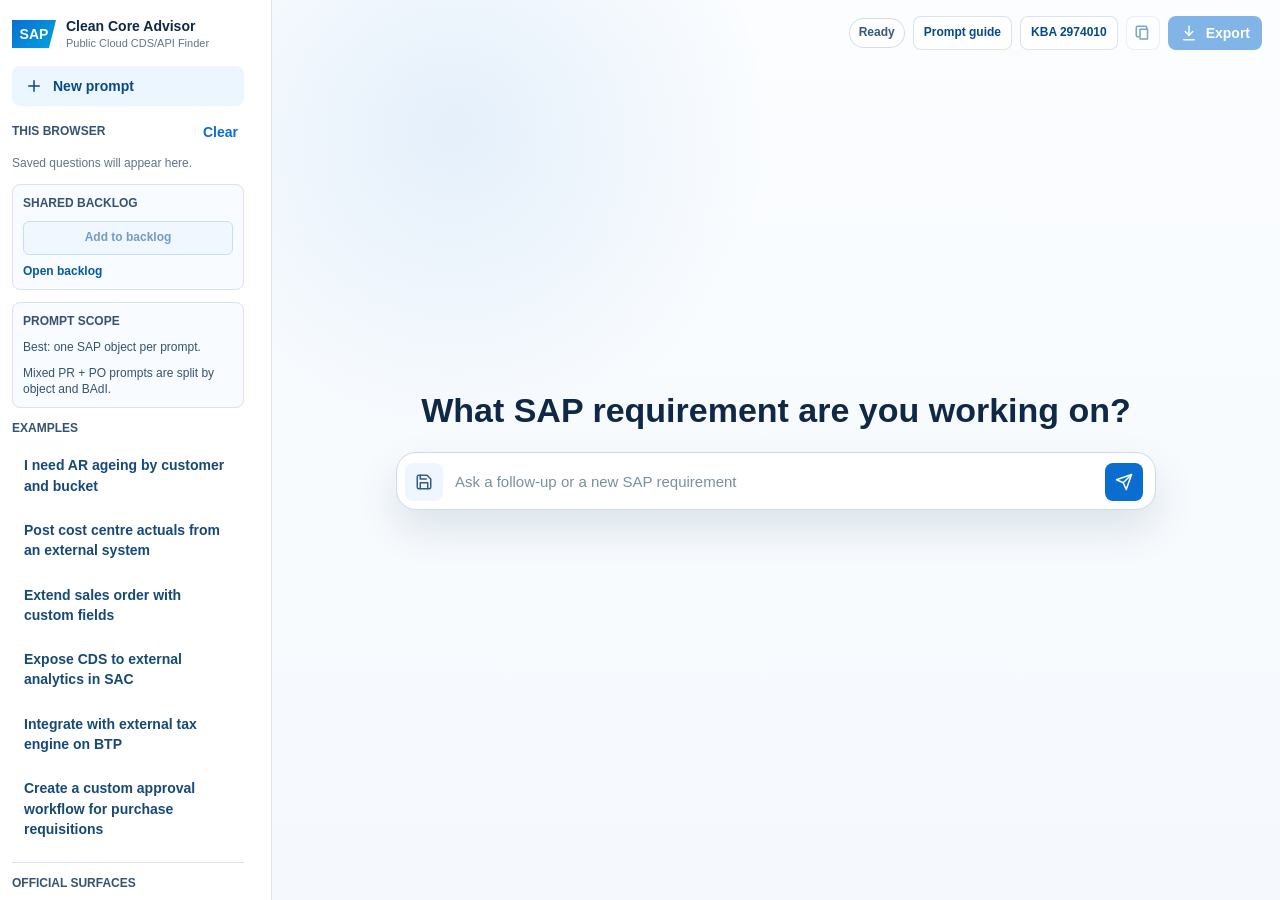
==== commit 094dd22c: "Clarify chat roles and add prompt guide" ====
--- a/clean-core-advisor/index.html
+++ b/clean-core-advisor/index.html
@@ -5,7 +5,7 @@
     <meta name="viewport" content="width=device-width, initial-scale=1" />
     <title>Clean Core Advisor</title>
     <link rel="icon" href="data:," />
-    <link rel="stylesheet" href="styles.css?v=20260704-score-ring" />
+    <link rel="stylesheet" href="styles.css?v=20260704-role-guide" />
   </head>
   <body>
     <div class="app-shell">
@@ -59,6 +59,19 @@
       <main class="main-stage is-home" id="mainStage">
         <header class="utility-bar">
           <span class="hub-status" id="hubStatus">Ready</span>
+          <details class="prompt-help" id="promptHelp">
+            <summary>Prompt guide</summary>
+            <div class="prompt-help-panel">
+              <h2>How to ask</h2>
+              <ul>
+                <li>Use one SAP object or process per prompt when possible.</li>
+                <li>State the action: report, validate/block, upload, integrate, or find CDS/API.</li>
+                <li>Include fields, trigger point, source/target system, and Public Cloud scope.</li>
+                <li>If you include PR + PO, the answer must split them by object and BAdI.</li>
+                <li>For CDS only, ask: show released CDS/API for the object.</li>
+              </ul>
+            </div>
+          </details>
           <a class="utility-link" href="https://userapps.support.sap.com/sap/support/knowledge/en/2974010" target="_blank" rel="noreferrer">KBA 2974010</a>
           <button class="icon-button" id="copyAnswer" type="button" title="Copy answer" aria-label="Copy answer" disabled>
             <svg viewBox="0 0 24 24" aria-hidden="true"><path d="M8 7h10v13H8z" /><path d="M6 17H5a2 2 0 0 1-2-2V5a2 2 0 0 1 2-2h10a2 2 0 0 1 2 2v1" /></svg>
@@ -77,13 +90,13 @@
 
         <section class="result-view" id="resultView" aria-live="polite" hidden>
           <article class="chat-message user-message">
-            <div class="avatar">AC</div>
+            <div class="role-badge user-role" title="Your submitted requirement">You</div>
             <div class="bubble" id="userBubble"></div>
           </article>
 
           <article class="answer-block">
             <div class="assistant-row">
-              <div class="avatar assistant-avatar">AI</div>
+              <div class="role-badge advisor-role" title="Clean Core Advisor response">Advisor</div>
               <div>
                 <p class="eyebrow" id="answerModeLabel">Recommendation</p>
                 <h1 id="recommendationTitle">Analysing...</h1>
@@ -190,6 +203,6 @@
     <div class="toast" id="toast" role="status" aria-live="polite"></div>
 
     <script src="seed-data.js?v=20260704-sidebar-fit"></script>
-    <script src="app.js?v=20260704-composer-clear"></script>
+    <script src="app.js?v=20260704-role-guide"></script>
   </body>
 </html>
--- a/clean-core-advisor/styles.css
+++ b/clean-core-advisor/styles.css
@@ -349,7 +349,8 @@
 
 .utility-link,
 .utility-primary,
-.icon-button {
+.icon-button,
+.prompt-help summary {
   display: inline-flex;
   align-items: center;
   justify-content: center;
@@ -365,6 +366,62 @@
   font-size: 12px;
 }
 
+.prompt-help {
+  position: relative;
+}
+
+.prompt-help summary {
+  cursor: pointer;
+  list-style: none;
+  padding: 0 11px;
+  border-radius: 8px;
+  font-size: 12px;
+  font-weight: 800;
+}
+
+.prompt-help summary::-webkit-details-marker {
+  display: none;
+}
+
+.prompt-help[open] summary {
+  background: #eaf5ff;
+  color: var(--sap-blue);
+}
+
+.prompt-help-panel {
+  position: absolute;
+  top: calc(100% + 8px);
+  right: 0;
+  width: min(340px, calc(100vw - 48px));
+  padding: 14px;
+  border: 1px solid #cbdbea;
+  border-radius: 10px;
+  background: #ffffff;
+  box-shadow: 0 20px 42px rgba(10, 50, 92, 0.16);
+}
+
+.prompt-help-panel h2 {
+  margin: 0 0 8px;
+  color: #123456;
+  font-size: 13px;
+  font-weight: 850;
+}
+
+.prompt-help-panel ul {
+  margin: 0;
+  padding-left: 18px;
+}
+
+.prompt-help-panel li {
+  color: #35536f;
+  font-size: 12px;
+  line-height: 1.4;
+}
+
+.prompt-help-panel li + li {
+  margin-top: 6px;
+}
+
 .utility-primary {
   gap: 8px;
   padding: 0 12px;
@@ -425,24 +482,33 @@
 
 .chat-message {
   display: grid;
-  grid-template-columns: 36px minmax(0, 1fr);
+  grid-template-columns: auto minmax(0, 1fr);
+  align-items: start;
   gap: 12px;
   margin-bottom: 14px;
 }
 
-.avatar {
-  display: grid;
-  place-items: center;
-  width: 36px;
-  height: 36px;
-  border-radius: 50%;
+.role-badge {
+  display: inline-flex;
+  align-items: center;
+  justify-content: center;
+  min-width: 58px;
+  min-height: 28px;
+  padding: 0 10px;
+  border-radius: 999px;
+  color: #fff;
+  font-size: 12px;
+  font-weight: 850;
+  line-height: 1;
+  white-space: nowrap;
+  align-self: start;
+}
+
+.user-role {
   background: var(--sap-blue);
-  color: #fff;
-  font-size: 12px;
-  font-weight: 900;
-}
-
-.assistant-avatar {
+}
+
+.advisor-role {
   background: linear-gradient(135deg, var(--sap-blue), var(--purple));
 }
 
@@ -473,7 +539,7 @@
 
 .assistant-row {
   display: grid;
-  grid-template-columns: 36px minmax(0, 1fr) auto;
+  grid-template-columns: auto minmax(0, 1fr) auto;
   gap: 14px;
   align-items: start;
 }
@@ -1110,7 +1176,14 @@
 
   .assistant-row,
   .chat-message {
-    grid-template-columns: 32px minmax(0, 1fr);
+    grid-template-columns: auto minmax(0, 1fr);
+  }
+
+  .role-badge {
+    min-width: 50px;
+    min-height: 26px;
+    padding: 0 9px;
+    font-size: 11px;
   }
 
   .score-ring {
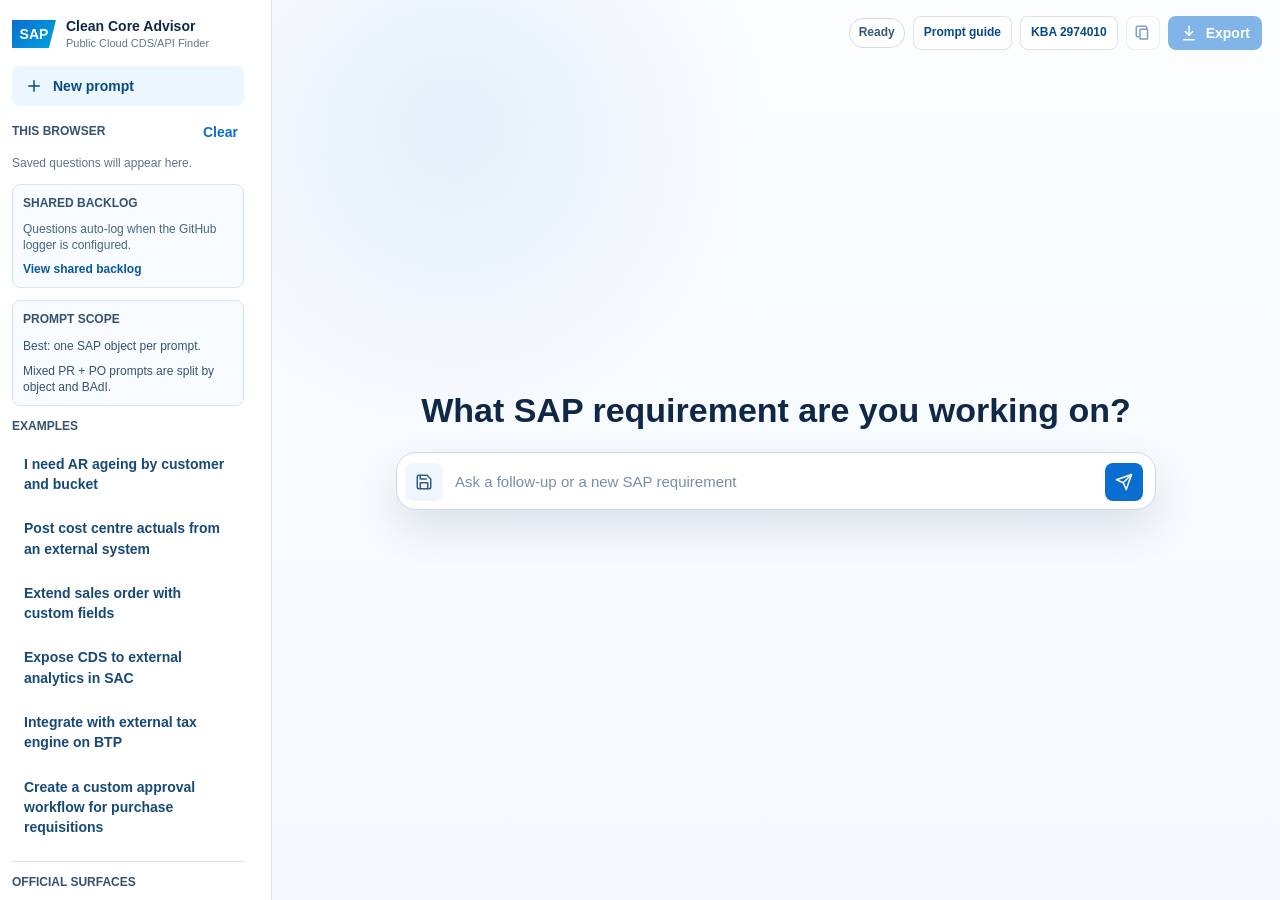
==== commit dc26e66d: "Auto-log Clean Core Advisor questions" ====
--- a/clean-core-advisor/index.html
+++ b/clean-core-advisor/index.html
@@ -33,8 +33,9 @@
 
         <section class="sidebar-section shared-section">
           <h2>Shared backlog</h2>
-          <button class="shared-log-button" id="logQuestion" type="button" disabled>Add to backlog</button>
-          <a href="https://github.com/sap-cloud-lab/sap-rasd-workbench/issues?q=is%3Aissue%20%22%5BClean%20Core%20Advisor%20Question%5D%22" target="_blank" rel="noreferrer">Open backlog</a>
+          <p class="shared-status" id="sharedLogStatus">Questions auto-log when the GitHub logger is configured.</p>
+          <button class="shared-log-button" id="logQuestion" type="button" disabled hidden>Open fallback issue</button>
+          <a href="https://github.com/sap-cloud-lab/sap-rasd-workbench/issues?q=is%3Aissue%20%22%5BClean%20Core%20Advisor%20Question%5D%22" target="_blank" rel="noreferrer">View shared backlog</a>
         </section>
 
         <section class="sidebar-section prompt-guide">
@@ -203,6 +204,6 @@
     <div class="toast" id="toast" role="status" aria-live="polite"></div>
 
     <script src="seed-data.js?v=20260704-sidebar-fit"></script>
-    <script src="app.js?v=20260704-role-guide"></script>
+    <script src="app.js?v=20260704-auto-log"></script>
   </body>
 </html>
--- a/clean-core-advisor/styles.css
+++ b/clean-core-advisor/styles.css
@@ -264,6 +264,28 @@
   opacity: 0.55;
 }
 
+.shared-status {
+  margin: 0;
+  color: #49667f;
+  font-size: 12px;
+  line-height: 1.35;
+}
+
+.shared-status[data-state="logging"] {
+  color: #7a4a00;
+}
+
+.shared-status[data-state="logged"] {
+  color: #0b6b3a;
+  font-weight: 750;
+}
+
+.shared-status[data-state="needs-config"],
+.shared-status[data-state="failed"] {
+  color: #7a4a00;
+  font-weight: 750;
+}
+
 .shared-section a {
   color: #07599e;
   font-size: 12px;
